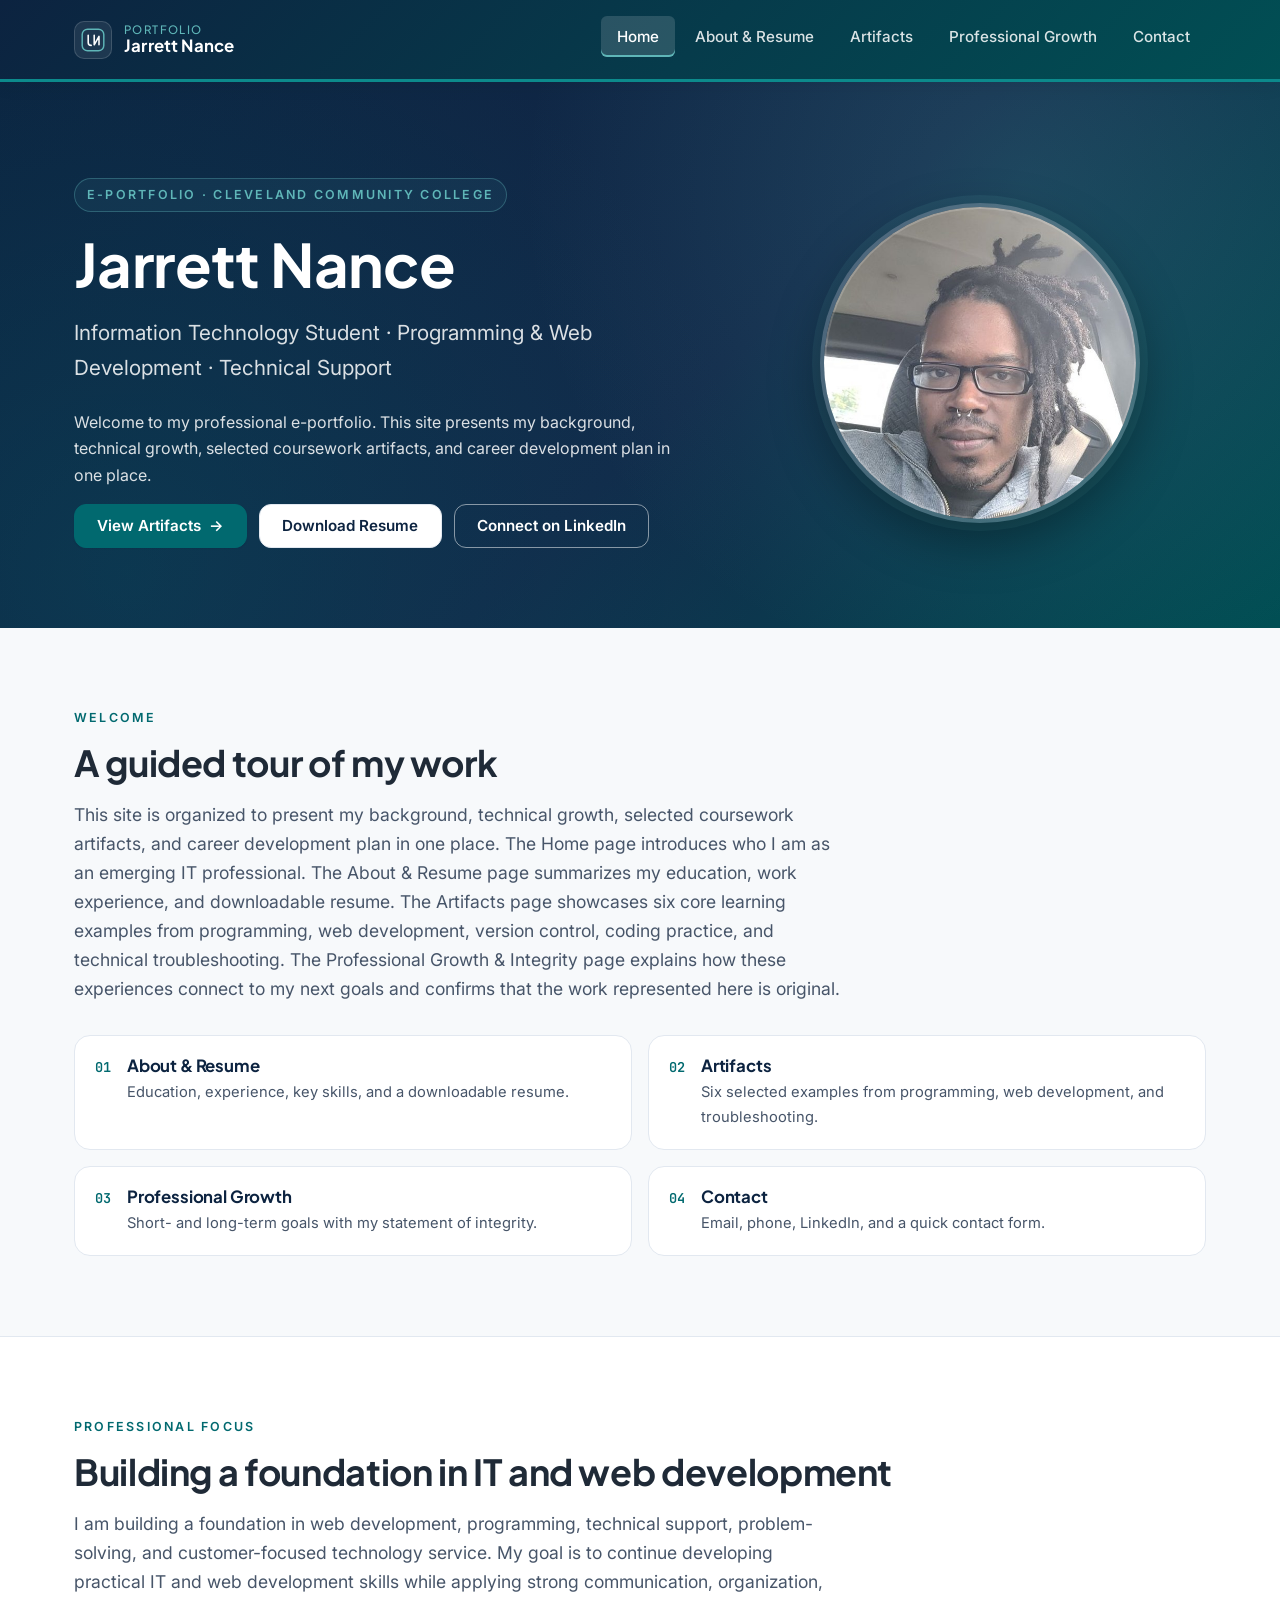
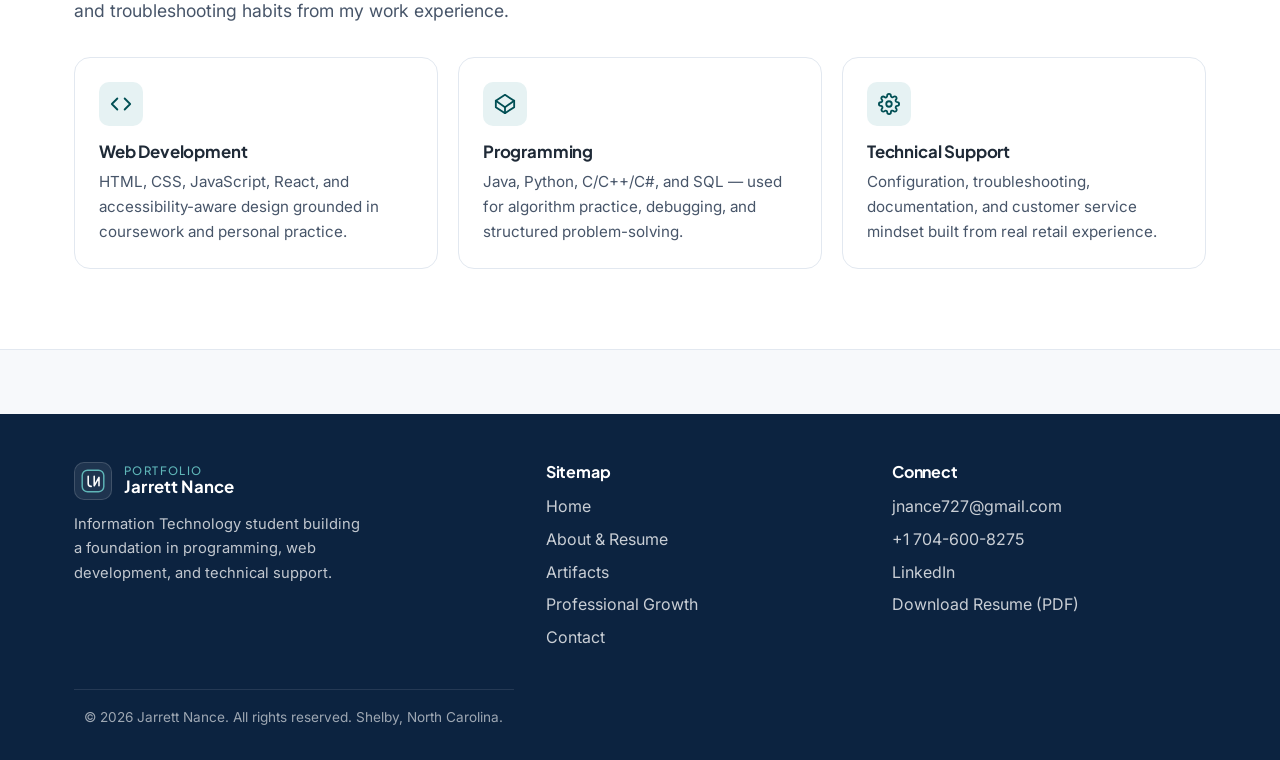
==== index.html @ 0ce0b6b3 "Publish e-portfolio website" ====
<!doctype html>
<html lang="en">
<head>
    <meta charset="utf-8">
    <meta name="viewport" content="width=device-width, initial-scale=1">
    <title>Home — Jarrett Nance | IT &amp; Web Development Portfolio</title>
    <meta name="description" content="Jarrett Nance — Information Technology student in Shelby, North Carolina, focused on programming, web development, and technical support.">
    <meta name="author" content="Jarrett Nance">
    <meta name="theme-color" content="#0c2340">
    <meta property="og:type" content="website">
    <meta property="og:title" content="Home — Jarrett Nance">
    <meta property="og:description" content="Jarrett Nance — Information Technology student in Shelby, North Carolina, focused on programming, web development, and technical support.">
    <meta property="og:image" content="assets/images/portfolio_website.jpg">
    <link rel="icon" href="assets/favicon.svg" type="image/svg+xml">
    <link rel="preconnect" href="https://fonts.googleapis.com">
    <link rel="preconnect" href="https://fonts.gstatic.com" crossorigin>
    <link href="https://fonts.googleapis.com/css2?family=Inter:wght@400;500;600;700&family=Plus+Jakarta+Sans:wght@500;600;700;800&family=JetBrains+Mono:wght@400;500&display=swap" rel="stylesheet">
    <link rel="stylesheet" href="assets/css/styles.css">
</head>
<body>
    <a class="skip-link" href="#main">Skip to main content</a>
    <header class="site-header" role="banner">
        <div class="container">
            <a class="brand" href="index.html" aria-label="Jarrett Nance — Home">
                <span class="brand-mark" aria-hidden="true"><svg class="logo-mark" width="24" height="24" viewBox="0 0 40 40" fill="none" aria-hidden="true" xmlns="http://www.w3.org/2000/svg">
    <rect x="2" y="2" width="36" height="36" rx="9" fill="none" stroke="#5fb6b8" stroke-width="2.4"/>
    <path d="M12 12 L12 24 Q12 29 17 29" fill="none" stroke="#ffffff" stroke-width="2.6" stroke-linecap="round"/>
    <path d="M22 12 L22 28 L30 14 L30 28" fill="none" stroke="#ffffff" stroke-width="2.6" stroke-linecap="round" stroke-linejoin="round"/>
</svg></span>
                <span class="brand-name">
                    <span class="small">Portfolio</span>
                    <span>Jarrett Nance</span>
                </span>
            </a>
            <button class="nav-toggle" aria-controls="primary-nav" aria-expanded="false" aria-label="Toggle navigation">
                <span aria-hidden="true">☰</span> Menu
            </button>
            <nav class="site-nav" id="primary-nav" aria-label="Primary">
                <ul>
              <li><a href="index.html" class="is-active" aria-current="page">Home</a></li>
              <li><a href="about.html">About & Resume</a></li>
              <li><a href="artifacts.html">Artifacts</a></li>
              <li><a href="growth.html">Professional Growth</a></li>
              <li><a href="contact.html">Contact</a></li>
                </ul>
            </nav>
        </div>
    </header>
    <main id="main">

        <section class="hero">
            <div class="container">
                <div class="hero-layout">
                    <div class="hero-inner">
                        <span class="hero-eyebrow">E-Portfolio · Cleveland Community College</span>
                        <h1>Jarrett Nance</h1>
                        <p class="hero-subtitle">Information Technology Student · Programming &amp; Web Development · Technical Support</p>
                        <p style="color: rgba(255,255,255,0.85); max-width: 60ch;">Welcome to my professional e-portfolio. This site presents my background, technical growth, selected coursework artifacts, and career development plan in one place.</p>
                        <div class="hero-actions">
                            <a class="btn btn-primary" href="artifacts.html">View Artifacts <span class="arrow" aria-hidden="true">→</span></a>
                            <a class="btn btn-secondary" href="assets/Jarrett_Nance_Resume.pdf" download>Download Resume</a>
                            <a class="btn btn-outline" href="https://www.linkedin.com/in/jarrett-nance-688993189/" target="_blank" rel="noopener">Connect on LinkedIn</a>
                        </div>
                    </div>
                    <div class="hero-portrait">
                        <img src="assets/images/jarrett_nance_portrait.jpg" alt="Portrait of Jarrett Nance" loading="eager" width="320" height="320">
                    </div>
                </div>
            </div>
        </section>

        <section class="section">
            <div class="container">
                <span class="section-eyebrow">Welcome</span>
                <h2 class="section-title">A guided tour of my work</h2>
                <p class="section-lead">This site is organized to present my background, technical growth, selected coursework artifacts, and career development plan in one place. The Home page introduces who I am as an emerging IT professional. The About &amp; Resume page summarizes my education, work experience, and downloadable resume. The Artifacts page showcases six core learning examples from programming, web development, version control, coding practice, and technical troubleshooting. The Professional Growth &amp; Integrity page explains how these experiences connect to my next goals and confirms that the work represented here is original.</p>

                <div class="page-links">
                    <a class="page-link" href="about.html">
                        <span class="num">01</span>
                        <div><h4>About &amp; Resume</h4><p>Education, experience, key skills, and a downloadable resume.</p></div>
                    </a>
                    <a class="page-link" href="artifacts.html">
                        <span class="num">02</span>
                        <div><h4>Artifacts</h4><p>Six selected examples from programming, web development, and troubleshooting.</p></div>
                    </a>
                    <a class="page-link" href="growth.html">
                        <span class="num">03</span>
                        <div><h4>Professional Growth</h4><p>Short- and long-term goals with my statement of integrity.</p></div>
                    </a>
                    <a class="page-link" href="contact.html">
                        <span class="num">04</span>
                        <div><h4>Contact</h4><p>Email, phone, LinkedIn, and a quick contact form.</p></div>
                    </a>
                </div>
            </div>
        </section>

        <section class="section section-alt">
            <div class="container">
                <span class="section-eyebrow">Professional Focus</span>
                <h2 class="section-title">Building a foundation in IT and web development</h2>
                <p class="section-lead">I am building a foundation in web development, programming, technical support, problem-solving, and customer-focused technology service. My goal is to continue developing practical IT and web development skills while applying strong communication, organization, and troubleshooting habits from my work experience.</p>

                <div class="focus-grid">
                    <div class="focus-card">
                        <div class="focus-icon" aria-hidden="true">
                            <svg width="22" height="22" viewBox="0 0 24 24" fill="none" stroke="currentColor" stroke-width="2" stroke-linecap="round" stroke-linejoin="round"><polyline points="16 18 22 12 16 6"/><polyline points="8 6 2 12 8 18"/></svg>
                        </div>
                        <h3>Web Development</h3>
                        <p>HTML, CSS, JavaScript, React, and accessibility-aware design grounded in coursework and personal practice.</p>
                    </div>
                    <div class="focus-card">
                        <div class="focus-icon" aria-hidden="true">
                            <svg width="22" height="22" viewBox="0 0 24 24" fill="none" stroke="currentColor" stroke-width="2" stroke-linecap="round" stroke-linejoin="round"><polygon points="12 2 22 8.5 22 15.5 12 22 2 15.5 2 8.5 12 2"/><line x1="12" y1="22" x2="12" y2="15.5"/><polyline points="22 8.5 12 15.5 2 8.5"/></svg>
                        </div>
                        <h3>Programming</h3>
                        <p>Java, Python, C/C++/C#, and SQL — used for algorithm practice, debugging, and structured problem-solving.</p>
                    </div>
                    <div class="focus-card">
                        <div class="focus-icon" aria-hidden="true">
                            <svg width="22" height="22" viewBox="0 0 24 24" fill="none" stroke="currentColor" stroke-width="2" stroke-linecap="round" stroke-linejoin="round"><circle cx="12" cy="12" r="3"/><path d="M19.4 15a1.65 1.65 0 0 0 .33 1.82l.06.06a2 2 0 1 1-2.83 2.83l-.06-.06a1.65 1.65 0 0 0-1.82-.33 1.65 1.65 0 0 0-1 1.51V21a2 2 0 1 1-4 0v-.09a1.65 1.65 0 0 0-1-1.51 1.65 1.65 0 0 0-1.82.33l-.06.06a2 2 0 1 1-2.83-2.83l.06-.06a1.65 1.65 0 0 0 .33-1.82 1.65 1.65 0 0 0-1.51-1H3a2 2 0 1 1 0-4h.09a1.65 1.65 0 0 0 1.51-1 1.65 1.65 0 0 0-.33-1.82l-.06-.06a2 2 0 1 1 2.83-2.83l.06.06a1.65 1.65 0 0 0 1.82.33H9a1.65 1.65 0 0 0 1-1.51V3a2 2 0 1 1 4 0v.09a1.65 1.65 0 0 0 1 1.51 1.65 1.65 0 0 0 1.82-.33l.06-.06a2 2 0 1 1 2.83 2.83l-.06.06a1.65 1.65 0 0 0-.33 1.82V9a1.65 1.65 0 0 0 1.51 1H21a2 2 0 1 1 0 4h-.09a1.65 1.65 0 0 0-1.51 1z"/></svg>
                        </div>
                        <h3>Technical Support</h3>
                        <p>Configuration, troubleshooting, documentation, and customer service mindset built from real retail experience.</p>
                    </div>
                </div>
            </div>
        </section>

    </main>
    <footer class="site-footer" role="contentinfo">
        <div class="container">
            <div>
                <a class="brand" href="index.html" aria-label="Jarrett Nance — Home">
                    <span class="brand-mark" aria-hidden="true"><svg class="logo-mark" width="24" height="24" viewBox="0 0 40 40" fill="none" aria-hidden="true" xmlns="http://www.w3.org/2000/svg">
    <rect x="2" y="2" width="36" height="36" rx="9" fill="none" stroke="#5fb6b8" stroke-width="2.4"/>
    <path d="M12 12 L12 24 Q12 29 17 29" fill="none" stroke="#ffffff" stroke-width="2.6" stroke-linecap="round"/>
    <path d="M22 12 L22 28 L30 14 L30 28" fill="none" stroke="#ffffff" stroke-width="2.6" stroke-linecap="round" stroke-linejoin="round"/>
</svg></span>
                    <span class="brand-name">
                        <span class="small">Portfolio</span>
                        <span>Jarrett Nance</span>
                    </span>
                </a>
                <p class="footer-tag">Information Technology student building a foundation in programming, web development, and technical support.</p>
            </div>
            <div>
                <h4>Sitemap</h4>
                <ul>
                    <li><a href="index.html">Home</a></li>
                    <li><a href="about.html">About &amp; Resume</a></li>
                    <li><a href="artifacts.html">Artifacts</a></li>
                    <li><a href="growth.html">Professional Growth</a></li>
                    <li><a href="contact.html">Contact</a></li>
                </ul>
            </div>
            <div>
                <h4>Connect</h4>
                <ul>
                    <li><a href="mailto:jnance727@gmail.com">jnance727@gmail.com</a></li>
                    <li><a href="tel:+17046008275">+1 704-600-8275</a></li>
                    <li><a href="https://www.linkedin.com/in/jarrett-nance-688993189/" target="_blank" rel="noopener">LinkedIn</a></li>
                    <li><a href="assets/Jarrett_Nance_Resume.pdf" download>Download Resume (PDF)</a></li>
                </ul>
            </div>
        </div>
        <div class="container">
            <div class="footer-bottom">© <span class="year">2026</span> Jarrett Nance. All rights reserved. Shelby, North Carolina.</div>
        </div>
    </footer>
    <script src="assets/js/main.js" defer></script>
</body>
</html>
---- assets/css/styles.css ----
/* ============================================================
   Jarrett Nance — Professional E-Portfolio
   Design system: deep teal/navy header, slate text, teal accents
   ============================================================ */

:root {
    /* Color tokens */
    --navy-900: #0c2340;
    --navy-800: #122a4a;
    --navy-700: #1a3458;
    --teal-700: #014f54;
    --teal-600: #01696f;
    --teal-500: #0c8a8c;
    --teal-300: #5fb6b8;
    --teal-50: #e6f2f3;
    --slate-900: #1f2a37;
    --slate-700: #344155;
    --slate-600: #475569;
    --slate-500: #64748b;
    --slate-400: #94a3b8;
    --slate-300: #cbd5e1;
    --slate-200: #e2e8f0;
    --slate-100: #f1f5f9;
    --slate-50:  #f7f9fb;
    --white:    #ffffff;
    --shadow-sm: 0 1px 2px rgba(15, 23, 42, 0.06);
    --shadow-md: 0 4px 16px rgba(15, 23, 42, 0.08);
    --shadow-lg: 0 12px 32px rgba(15, 23, 42, 0.10);

    /* Type */
    --font-body: 'Inter', system-ui, -apple-system, 'Segoe UI', Roboto, Helvetica, Arial, sans-serif;
    --font-display: 'Plus Jakarta Sans', 'Inter', system-ui, sans-serif;
    --font-mono: 'JetBrains Mono', 'SFMono-Regular', Consolas, 'Liberation Mono', Menlo, monospace;

    /* Spacing */
    --space-1: 0.25rem;
    --space-2: 0.5rem;
    --space-3: 0.75rem;
    --space-4: 1rem;
    --space-5: 1.25rem;
    --space-6: 1.5rem;
    --space-8: 2rem;
    --space-10: 2.5rem;
    --space-12: 3rem;
    --space-16: 4rem;
    --space-20: 5rem;
    --space-24: 6rem;

    /* Layout */
    --container: 1180px;
    --radius-sm: 6px;
    --radius-md: 12px;
    --radius-lg: 16px;
    --radius-xl: 20px;
}

/* ----- Reset & base ----- */
*, *::before, *::after { box-sizing: border-box; }
html { scroll-behavior: smooth; -webkit-text-size-adjust: 100%; }
body {
    margin: 0;
    font-family: var(--font-body);
    font-size: 16px;
    line-height: 1.65;
    color: var(--slate-700);
    background: var(--slate-50);
    -webkit-font-smoothing: antialiased;
    text-rendering: optimizeLegibility;
}
img { max-width: 100%; height: auto; display: block; }
a { color: var(--teal-600); text-decoration: none; }
a:hover { color: var(--teal-700); text-decoration: underline; }
a:focus-visible, button:focus-visible, input:focus-visible, textarea:focus-visible {
    outline: 3px solid var(--teal-500);
    outline-offset: 2px;
    border-radius: 4px;
}

h1, h2, h3, h4 {
    font-family: var(--font-display);
    color: var(--slate-900);
    line-height: 1.2;
    margin: 0 0 0.5em;
    font-weight: 700;
    letter-spacing: -0.01em;
}
h1 { font-size: clamp(2rem, 4vw + 0.5rem, 3.25rem); }
h2 { font-size: clamp(1.625rem, 2vw + 0.75rem, 2.25rem); }
h3 { font-size: 1.25rem; }
h4 { font-size: 1.05rem; }
p { margin: 0 0 1rem; }
ul { padding-left: 1.25rem; margin: 0 0 1rem; }
li { margin-bottom: 0.4rem; }

.container {
    width: 100%;
    max-width: var(--container);
    margin: 0 auto;
    padding: 0 var(--space-6);
}

/* ----- Skip link ----- */
.skip-link {
    position: absolute;
    left: -9999px;
    top: auto;
    width: 1px; height: 1px; overflow: hidden;
}
.skip-link:focus {
    left: var(--space-4);
    top: var(--space-4);
    width: auto; height: auto;
    background: var(--navy-900);
    color: var(--white);
    padding: var(--space-2) var(--space-4);
    border-radius: var(--radius-sm);
    z-index: 100;
}

/* ============================================================
   Header / Navigation
   ============================================================ */
.site-header {
    background: linear-gradient(135deg, var(--navy-900) 0%, var(--teal-700) 100%);
    color: var(--white);
    border-bottom: 3px solid var(--teal-500);
    position: sticky;
    top: 0;
    z-index: 50;
    box-shadow: var(--shadow-md);
}
.site-header .container {
    display: flex;
    align-items: center;
    justify-content: space-between;
    padding-top: var(--space-4);
    padding-bottom: var(--space-4);
    gap: var(--space-4);
}
.brand {
    display: flex;
    align-items: center;
    gap: var(--space-3);
    color: var(--white);
    text-decoration: none;
    font-family: var(--font-display);
    font-weight: 700;
    font-size: 1.05rem;
    letter-spacing: 0.01em;
}
.brand:hover { text-decoration: none; color: var(--teal-50); }
.brand-mark {
    width: 38px; height: 38px;
    background: rgba(255,255,255,0.08);
    border: 1px solid rgba(255,255,255,0.15);
    border-radius: 10px;
    display: grid;
    place-items: center;
    flex: 0 0 auto;
}
.brand-name { display: flex; flex-direction: column; line-height: 1.1; }
.brand-name .small {
    font-size: 0.72rem;
    font-weight: 500;
    text-transform: uppercase;
    letter-spacing: 0.12em;
    color: var(--teal-300);
}

.nav-toggle {
    display: none;
    background: transparent;
    color: var(--white);
    border: 1px solid rgba(255,255,255,0.2);
    border-radius: var(--radius-sm);
    padding: var(--space-2) var(--space-3);
    cursor: pointer;
    font: inherit;
    font-size: 0.95rem;
}

.site-nav ul {
    list-style: none;
    margin: 0;
    padding: 0;
    display: flex;
    gap: var(--space-1);
}
.site-nav a {
    display: inline-block;
    padding: var(--space-2) var(--space-4);
    color: rgba(255,255,255,0.85);
    font-size: 0.95rem;
    font-weight: 500;
    border-radius: var(--radius-sm);
    transition: background 0.15s ease, color 0.15s ease;
}
.site-nav a:hover {
    background: rgba(255,255,255,0.08);
    color: var(--white);
    text-decoration: none;
}
.site-nav a.is-active {
    background: rgba(255,255,255,0.14);
    color: var(--white);
    box-shadow: inset 0 -2px 0 var(--teal-300);
}

@media (max-width: 820px) {
    .nav-toggle { display: inline-flex; align-items: center; gap: 0.4rem; }
    .site-nav {
        display: none;
        position: absolute;
        top: 100%; left: 0; right: 0;
        background: var(--navy-900);
        padding: var(--space-3) var(--space-6);
        border-bottom: 3px solid var(--teal-500);
    }
    .site-nav.is-open { display: block; }
    .site-nav ul { flex-direction: column; gap: 0; }
    .site-nav a {
        display: block;
        padding: var(--space-3) var(--space-3);
        border-radius: 0;
        border-bottom: 1px solid rgba(255,255,255,0.08);
    }
    .site-nav a.is-active { box-shadow: none; background: rgba(255,255,255,0.10); }
}

/* ============================================================
   Buttons
   ============================================================ */
.btn {
    display: inline-flex;
    align-items: center;
    justify-content: center;
    gap: 0.5rem;
    padding: 0.75rem 1.4rem;
    font-family: var(--font-body);
    font-weight: 600;
    font-size: 0.95rem;
    border-radius: var(--radius-md);
    border: 1.5px solid transparent;
    cursor: pointer;
    transition: transform 0.15s ease, box-shadow 0.15s ease, background 0.15s ease, color 0.15s ease;
    text-decoration: none;
    line-height: 1.2;
    white-space: nowrap;
}
.btn:hover { transform: translateY(-1px); text-decoration: none; }
.btn-primary {
    background: var(--teal-600);
    color: var(--white);
    border-color: var(--teal-600);
    box-shadow: var(--shadow-sm);
}
.btn-primary:hover { background: var(--teal-700); border-color: var(--teal-700); color: var(--white); box-shadow: var(--shadow-md); }
.btn-secondary {
    background: var(--white);
    color: var(--navy-900);
    border-color: var(--slate-200);
}
.btn-secondary:hover { background: var(--slate-100); color: var(--navy-900); border-color: var(--slate-300); }
.btn-outline {
    background: transparent;
    color: var(--white);
    border-color: rgba(255,255,255,0.5);
}
.btn-outline:hover { background: rgba(255,255,255,0.10); color: var(--white); border-color: var(--white); }
.btn .arrow { transition: transform 0.15s ease; }
.btn:hover .arrow { transform: translateX(3px); }

/* ============================================================
   Hero
   ============================================================ */
.hero {
    background: linear-gradient(135deg, var(--navy-900) 0%, var(--navy-800) 55%, var(--teal-700) 100%);
    color: var(--white);
    padding: clamp(3.5rem, 8vw, 6rem) 0 clamp(3rem, 7vw, 5rem);
    position: relative;
    overflow: hidden;
}
.hero::before {
    /* subtle decorative grid */
    content: "";
    position: absolute;
    inset: 0;
    background-image:
        radial-gradient(circle at 80% 20%, rgba(95, 182, 184, 0.18), transparent 45%),
        radial-gradient(circle at 10% 90%, rgba(1, 105, 111, 0.25), transparent 50%);
    pointer-events: none;
}
.hero-inner { position: relative; z-index: 1; max-width: 820px; }
.hero-eyebrow {
    display: inline-block;
    font-size: 0.78rem;
    font-weight: 600;
    color: var(--teal-300);
    text-transform: uppercase;
    letter-spacing: 0.18em;
    margin-bottom: var(--space-4);
    padding: 0.35rem 0.75rem;
    border: 1px solid rgba(95, 182, 184, 0.35);
    border-radius: 999px;
    background: rgba(95, 182, 184, 0.08);
}
.hero h1 { color: var(--white); font-size: clamp(2.25rem, 5vw, 3.75rem); margin-bottom: var(--space-4); }
.hero-subtitle {
    font-size: clamp(1.05rem, 1.5vw + 0.25rem, 1.3rem);
    color: rgba(255,255,255,0.85);
    margin-bottom: var(--space-6);
    font-weight: 400;
}
.hero-actions {
    display: flex;
    flex-wrap: wrap;
    gap: var(--space-3);
    margin-top: var(--space-2);
}

/* Compact hero for non-home pages */
.hero--compact { padding: clamp(2.5rem, 6vw, 4rem) 0 clamp(2rem, 5vw, 3rem); }
.hero--compact h1 { font-size: clamp(1.85rem, 3.5vw + 0.5rem, 2.75rem); }

/* Hero with portrait — two-column on home */
.hero-layout {
    display: grid;
    grid-template-columns: 1fr;
    gap: var(--space-10);
    align-items: center;
    position: relative;
    z-index: 1;
}
@media (min-width: 880px) {
    .hero-layout { grid-template-columns: 1.4fr 1fr; gap: var(--space-12); }
}
.hero-portrait {
    justify-self: center;
    width: clamp(220px, 30vw, 320px);
    aspect-ratio: 1 / 1;
    border-radius: 50%;
    overflow: hidden;
    background: rgba(255,255,255,0.06);
    border: 4px solid rgba(255,255,255,0.18);
    box-shadow: 0 18px 50px rgba(0, 0, 0, 0.35), 0 0 0 8px rgba(95, 182, 184, 0.10);
    position: relative;
}
.hero-portrait img { width: 100%; height: 100%; object-fit: cover; display: block; }
.hero-portrait::after {
    content: "";
    position: absolute; inset: 0;
    border-radius: 50%;
    box-shadow: inset 0 0 0 2px rgba(255,255,255,0.18);
    pointer-events: none;
}

/* Profile picture in About — framed rectangle */
.profile-frame {
    background: var(--white);
    border: 1px solid var(--slate-200);
    border-radius: var(--radius-lg);
    padding: 0.75rem;
    box-shadow: var(--shadow-md);
    max-width: 320px;
    margin: 0 auto var(--space-6);
}
.profile-frame img {
    width: 100%;
    aspect-ratio: 1 / 1;
    object-fit: cover;
    border-radius: var(--radius-md);
    display: block;
}
.profile-frame .caption {
    text-align: center;
    font-size: 0.85rem;
    color: var(--slate-500);
    margin-top: var(--space-3);
    margin-bottom: 0.25rem;
    letter-spacing: 0.04em;
}

/* ============================================================
   Page sections
   ============================================================ */
.section {
    padding: clamp(3rem, 7vw, 5rem) 0;
}
.section-alt { background: var(--white); border-top: 1px solid var(--slate-200); border-bottom: 1px solid var(--slate-200); }
.section-tight { padding: clamp(2rem, 5vw, 3.5rem) 0; }

.section-eyebrow {
    display: block;
    font-size: 0.78rem;
    font-weight: 600;
    color: var(--teal-600);
    text-transform: uppercase;
    letter-spacing: 0.18em;
    margin-bottom: var(--space-3);
}
.section-title { margin-bottom: var(--space-4); }
.section-lead {
    font-size: 1.1rem;
    color: var(--slate-600);
    max-width: 70ch;
    margin-bottom: var(--space-8);
}

/* Two column block */
.two-col {
    display: grid;
    grid-template-columns: 1fr;
    gap: var(--space-10);
    align-items: start;
}
@media (min-width: 860px) {
    .two-col { grid-template-columns: 1.3fr 1fr; gap: var(--space-12); }
    .two-col--equal { grid-template-columns: 1fr 1fr; }
}

/* ============================================================
   Cards
   ============================================================ */
.card {
    background: var(--white);
    border: 1px solid var(--slate-200);
    border-radius: var(--radius-lg);
    box-shadow: var(--shadow-sm);
    padding: var(--space-6) var(--space-6);
    transition: box-shadow 0.2s ease, transform 0.2s ease, border-color 0.2s ease;
}
.card:hover { box-shadow: var(--shadow-md); border-color: var(--slate-300); }
.card h3 { margin-top: 0; }

/* Focus card grid (home) */
.focus-grid {
    display: grid;
    grid-template-columns: 1fr;
    gap: var(--space-5);
}
@media (min-width: 700px) { .focus-grid { grid-template-columns: repeat(3, 1fr); } }
.focus-card {
    padding: var(--space-6);
    background: var(--white);
    border: 1px solid var(--slate-200);
    border-radius: var(--radius-lg);
}
.focus-card h3 { margin-bottom: 0.4rem; font-size: 1.05rem; }
.focus-card p { margin: 0; color: var(--slate-600); font-size: 0.95rem; }
.focus-icon {
    width: 44px; height: 44px;
    border-radius: 10px;
    background: var(--teal-50);
    color: var(--teal-700);
    display: grid; place-items: center;
    margin-bottom: var(--space-4);
}

/* Page links / next steps */
.page-links {
    display: grid;
    grid-template-columns: 1fr;
    gap: var(--space-4);
}
@media (min-width: 700px) { .page-links { grid-template-columns: repeat(2, 1fr); } }
.page-link {
    display: flex; align-items: flex-start; gap: var(--space-4);
    padding: var(--space-5) var(--space-5);
    background: var(--white);
    border: 1px solid var(--slate-200);
    border-radius: var(--radius-lg);
    color: var(--slate-700);
    transition: all 0.15s ease;
}
.page-link:hover {
    border-color: var(--teal-500);
    box-shadow: var(--shadow-md);
    text-decoration: none;
    color: var(--slate-700);
    transform: translateY(-2px);
}
.page-link .num {
    font-family: var(--font-mono);
    font-size: 0.85rem;
    color: var(--teal-600);
    font-weight: 600;
    flex: 0 0 auto;
}
.page-link h4 { margin: 0 0 0.25rem; color: var(--navy-900); }
.page-link p { margin: 0; font-size: 0.92rem; color: var(--slate-600); }

/* ============================================================
   Artifacts page — cards
   ============================================================ */
.artifact-grid {
    display: grid;
    grid-template-columns: 1fr;
    gap: var(--space-8);
}
@media (min-width: 900px) {
    .artifact-grid { grid-template-columns: repeat(2, 1fr); }
}
.artifact-card {
    background: var(--white);
    border: 1px solid var(--slate-200);
    border-radius: var(--radius-lg);
    overflow: hidden;
    display: flex;
    flex-direction: column;
    box-shadow: var(--shadow-sm);
    transition: box-shadow 0.2s ease, transform 0.2s ease;
}
.artifact-card:hover { box-shadow: var(--shadow-lg); transform: translateY(-3px); }
.artifact-thumb {
    aspect-ratio: 16 / 10;
    background: var(--slate-100);
    overflow: hidden;
    border-bottom: 1px solid var(--slate-200);
}
.artifact-thumb img { width: 100%; height: 100%; object-fit: cover; }
.artifact-body { padding: var(--space-6); display: flex; flex-direction: column; gap: var(--space-3); flex: 1; }
.artifact-tag {
    display: inline-block;
    font-size: 0.75rem;
    font-weight: 600;
    color: var(--teal-700);
    background: var(--teal-50);
    padding: 0.25rem 0.6rem;
    border-radius: 999px;
    text-transform: uppercase;
    letter-spacing: 0.08em;
    align-self: flex-start;
}
.artifact-body h3 { margin: 0; color: var(--navy-900); font-size: 1.4rem; }
.artifact-body .meta { color: var(--slate-500); font-size: 0.92rem; margin-top: -0.25rem; }
.artifact-body p { margin: 0; color: var(--slate-700); font-size: 0.97rem; }
.artifact-body p strong { color: var(--navy-900); }
.artifact-skills {
    display: flex; flex-wrap: wrap; gap: var(--space-2);
    margin-top: var(--space-2);
    padding-top: var(--space-4);
    border-top: 1px dashed var(--slate-200);
}
.artifact-skills .skill {
    display: inline-flex; align-items: center;
    font-size: 0.85rem;
    background: var(--slate-100);
    color: var(--slate-700);
    padding: 0.3rem 0.7rem;
    border-radius: 6px;
    border: 1px solid var(--slate-200);
}
.artifact-hashtags {
    color: var(--teal-700);
    font-size: 0.88rem;
    font-weight: 500;
    font-family: var(--font-mono);
}

/* ============================================================
   About / Resume
   ============================================================ */
.about-summary p { font-size: 1.05rem; }
.resume-card {
    background: var(--white);
    border: 1px solid var(--slate-200);
    border-radius: var(--radius-lg);
    padding: var(--space-6);
    box-shadow: var(--shadow-sm);
    position: sticky;
    top: 100px;
}
.resume-card h3 { margin-top: 0; }
.resume-card p { color: var(--slate-600); font-size: 0.95rem; }

.resume-block { margin-bottom: var(--space-8); }
.resume-block h3 {
    font-size: 1.1rem;
    color: var(--navy-900);
    margin-bottom: var(--space-3);
    padding-bottom: var(--space-2);
    border-bottom: 2px solid var(--teal-500);
    display: inline-block;
}
.resume-list { list-style: none; padding: 0; margin: 0; display: flex; flex-direction: column; gap: var(--space-3); }
.resume-list li {
    padding: var(--space-4);
    background: var(--slate-50);
    border: 1px solid var(--slate-200);
    border-left: 4px solid var(--teal-500);
    border-radius: var(--radius-md);
    margin: 0;
}
.resume-list li strong { color: var(--navy-900); display: block; margin-bottom: 0.15rem; }
.resume-list li .meta { color: var(--slate-500); font-size: 0.9rem; }

.skill-grid {
    display: grid;
    grid-template-columns: 1fr;
    gap: var(--space-4);
}
@media (min-width: 700px) {
    .skill-grid { grid-template-columns: repeat(2, 1fr); }
}
.skill-block {
    background: var(--slate-50);
    padding: var(--space-5);
    border-radius: var(--radius-md);
    border: 1px solid var(--slate-200);
}
.skill-block h4 { margin: 0 0 var(--space-3); color: var(--navy-900); font-size: 1rem; }
.skill-tags { display: flex; flex-wrap: wrap; gap: 0.4rem; }
.skill-tags span {
    font-size: 0.85rem;
    background: var(--white);
    color: var(--slate-700);
    border: 1px solid var(--slate-200);
    padding: 0.3rem 0.65rem;
    border-radius: 6px;
}

/* ============================================================
   Goal lists
   ============================================================ */
.goal-grid {
    display: grid;
    grid-template-columns: 1fr;
    gap: var(--space-6);
}
@media (min-width: 800px) { .goal-grid { grid-template-columns: 1fr 1fr; } }
.goal-card {
    background: var(--white);
    border: 1px solid var(--slate-200);
    border-radius: var(--radius-lg);
    padding: var(--space-6);
    box-shadow: var(--shadow-sm);
}
.goal-card h3 {
    color: var(--navy-900);
    margin-bottom: var(--space-4);
    padding-bottom: var(--space-2);
    border-bottom: 2px solid var(--teal-500);
    display: inline-block;
}
.goal-card ul { padding-left: 1.15rem; margin: 0; }
.goal-card li { margin-bottom: var(--space-3); }

.callout {
    background: linear-gradient(135deg, var(--teal-50) 0%, var(--white) 100%);
    border: 1px solid var(--teal-300);
    border-left: 5px solid var(--teal-600);
    padding: var(--space-6);
    border-radius: var(--radius-lg);
}
.callout h3 { color: var(--navy-900); margin-top: 0; }

/* ============================================================
   Contact
   ============================================================ */
.contact-grid {
    display: grid;
    grid-template-columns: 1fr;
    gap: var(--space-8);
}
@media (min-width: 860px) { .contact-grid { grid-template-columns: 1fr 1fr; gap: var(--space-12); } }
.contact-info ul { list-style: none; padding: 0; margin: 0; display: flex; flex-direction: column; gap: var(--space-4); }
.contact-info li { display: flex; align-items: center; gap: var(--space-4); }
.contact-icon {
    width: 44px; height: 44px;
    background: var(--teal-50);
    color: var(--teal-700);
    border-radius: 10px;
    display: grid; place-items: center;
    flex: 0 0 auto;
}
.contact-info .label { display: block; font-size: 0.8rem; color: var(--slate-500); text-transform: uppercase; letter-spacing: 0.08em; }
.contact-info a { color: var(--navy-900); font-weight: 500; }
.contact-info a:hover { color: var(--teal-600); }

.contact-form {
    background: var(--white);
    border: 1px solid var(--slate-200);
    border-radius: var(--radius-lg);
    padding: var(--space-6);
    box-shadow: var(--shadow-sm);
}
.contact-form h3 { margin-top: 0; }
.form-row { display: flex; flex-direction: column; gap: 0.4rem; margin-bottom: var(--space-4); }
.form-row label { font-size: 0.9rem; font-weight: 500; color: var(--slate-700); }
.form-row input,
.form-row textarea {
    font: inherit;
    padding: 0.65rem 0.85rem;
    border: 1.5px solid var(--slate-200);
    border-radius: var(--radius-sm);
    background: var(--white);
    color: var(--slate-900);
    transition: border-color 0.15s ease, box-shadow 0.15s ease;
}
.form-row input:focus,
.form-row textarea:focus {
    border-color: var(--teal-500);
    outline: 0;
    box-shadow: 0 0 0 3px rgba(12, 138, 140, 0.18);
}
.form-row textarea { resize: vertical; min-height: 140px; }
.form-help { font-size: 0.85rem; color: var(--slate-500); margin-top: var(--space-2); }

/* ============================================================
   Footer
   ============================================================ */
.site-footer {
    background: var(--navy-900);
    color: rgba(255,255,255,0.75);
    padding: var(--space-12) 0 var(--space-8);
    margin-top: var(--space-16);
}
.site-footer .container { display: grid; grid-template-columns: 1fr; gap: var(--space-8); }
@media (min-width: 760px) {
    .site-footer .container { grid-template-columns: 1.4fr 1fr 1fr; }
}
.site-footer h4 { color: var(--white); font-size: 1rem; margin-bottom: var(--space-3); }
.site-footer a { color: rgba(255,255,255,0.78); }
.site-footer a:hover { color: var(--teal-300); }
.site-footer ul { list-style: none; padding: 0; margin: 0; }
.site-footer li { margin-bottom: 0.4rem; }
.site-footer .brand { color: var(--white); margin-bottom: var(--space-3); }
.site-footer .brand:hover { color: var(--teal-300); }
.footer-tag { font-size: 0.92rem; max-width: 32ch; }
.footer-bottom {
    border-top: 1px solid rgba(255,255,255,0.10);
    margin-top: var(--space-8);
    padding-top: var(--space-4);
    font-size: 0.85rem;
    color: rgba(255,255,255,0.6);
    text-align: center;
}

/* ============================================================
   Misc utilities
   ============================================================ */
.muted { color: var(--slate-500); }
.text-center { text-align: center; }
.cta-bar {
    background: linear-gradient(135deg, var(--navy-900) 0%, var(--teal-700) 100%);
    color: var(--white);
    padding: var(--space-10) var(--space-8);
    border-radius: var(--radius-xl);
    margin-top: var(--space-12);
    text-align: center;
}
.cta-bar h2 { color: var(--white); margin-bottom: var(--space-3); }
.cta-bar p { color: rgba(255,255,255,0.85); max-width: 60ch; margin: 0 auto var(--space-5); }
.cta-bar .hero-actions { justify-content: center; }

@media (prefers-reduced-motion: reduce) {
    *, *::before, *::after {
        animation-duration: 0.001ms !important;
        transition-duration: 0.001ms !important;
        scroll-behavior: auto !important;
    }
}
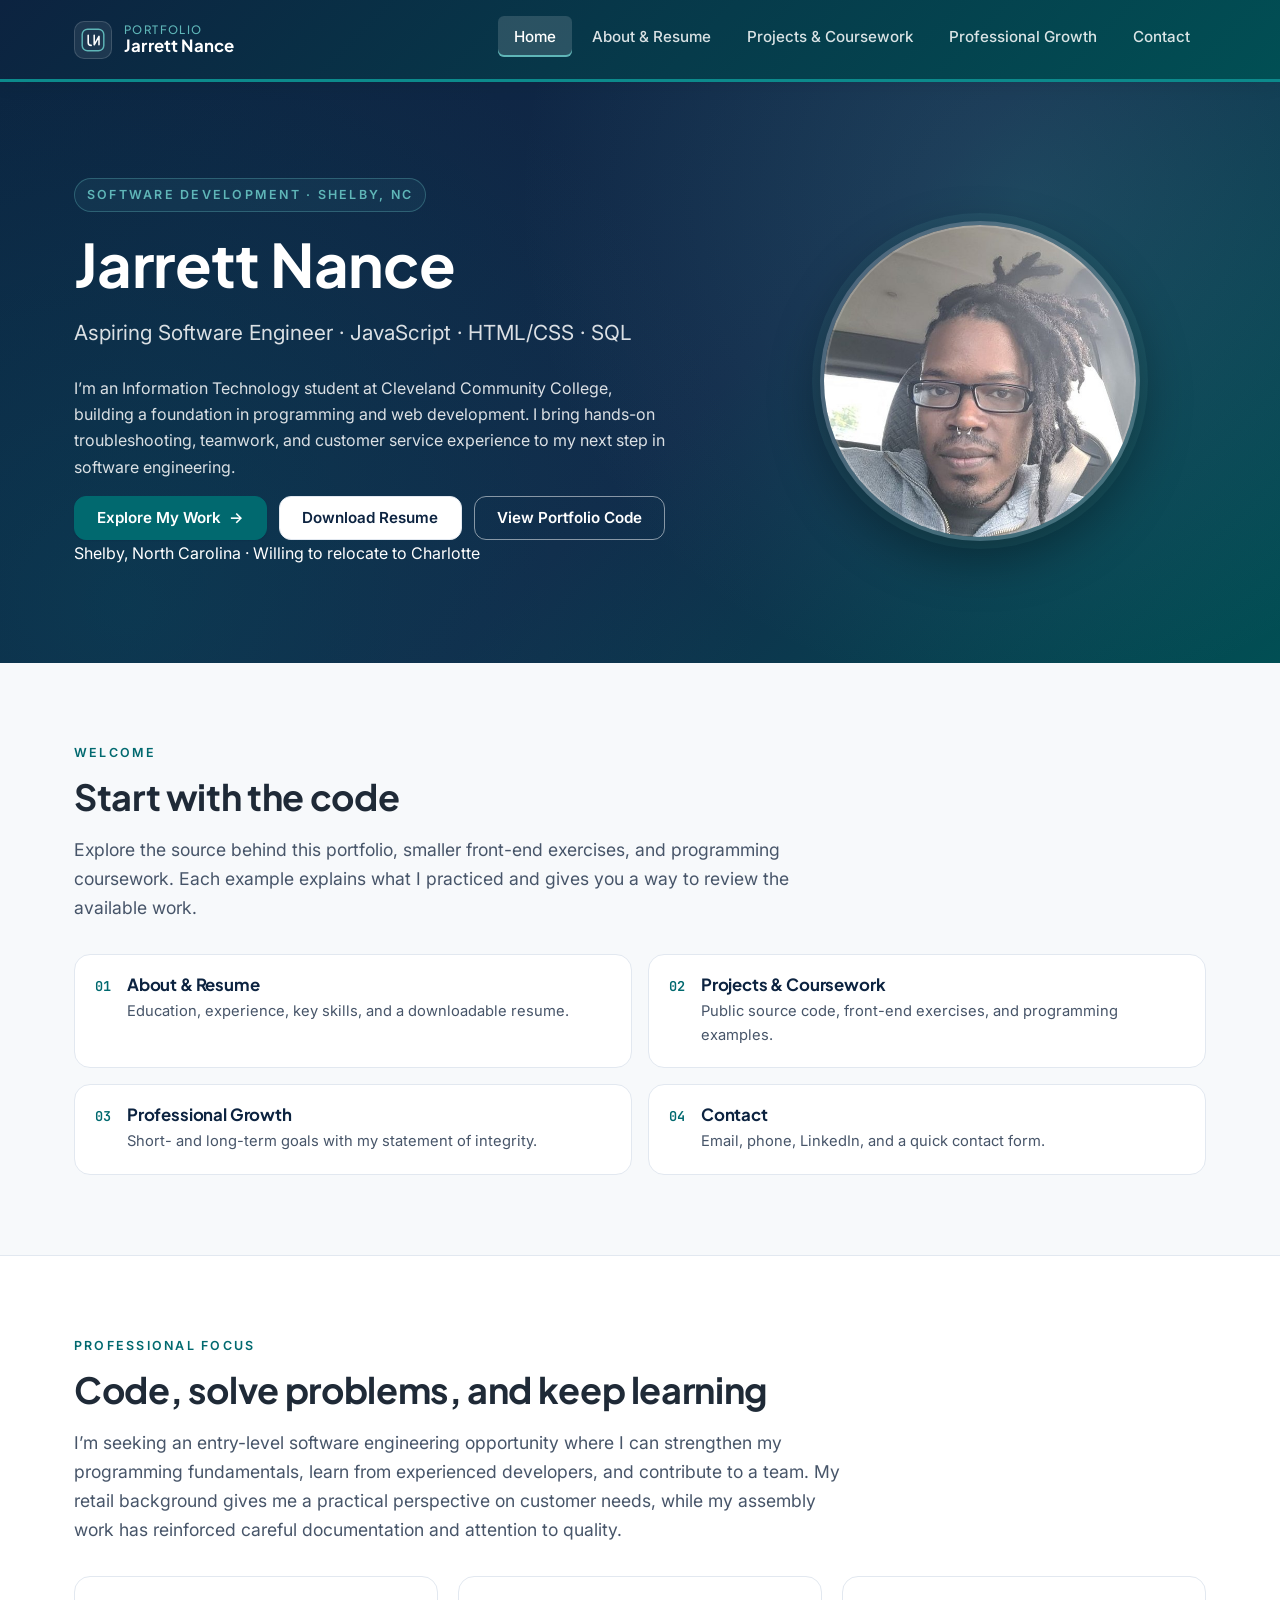
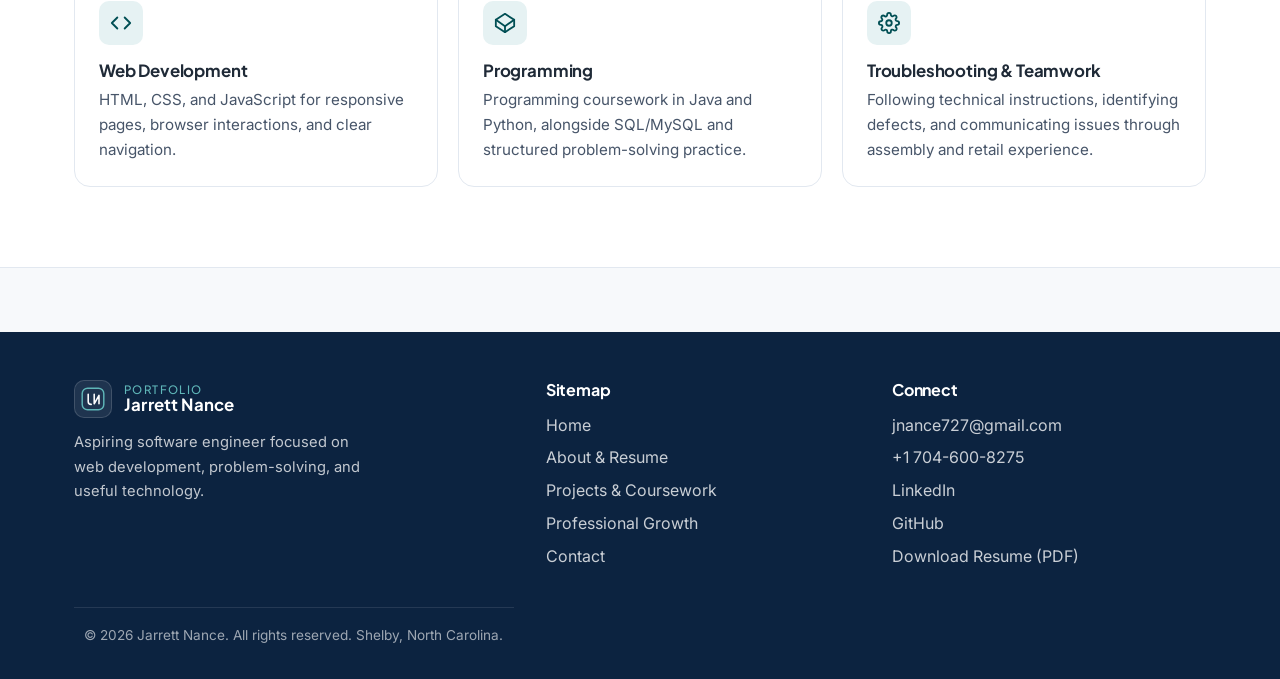
==== commit 85824a38: "Add files via upload" ====
--- a/index.html
+++ b/index.html
@@ -3,13 +3,13 @@
 <head>
     <meta charset="utf-8">
     <meta name="viewport" content="width=device-width, initial-scale=1">
-    <title>Home — Jarrett Nance | IT &amp; Web Development Portfolio</title>
-    <meta name="description" content="Jarrett Nance — Information Technology student in Shelby, North Carolina, focused on programming, web development, and technical support.">
+    <title>Jarrett Nance | Aspiring Software Engineer</title>
+    <meta name="description" content="Jarrett Nance: aspiring software engineer in Shelby, NC, focused on JavaScript, HTML/CSS, SQL, and web development. Explore projects, code, and resume.">
     <meta name="author" content="Jarrett Nance">
     <meta name="theme-color" content="#0c2340">
     <meta property="og:type" content="website">
-    <meta property="og:title" content="Home — Jarrett Nance">
-    <meta property="og:description" content="Jarrett Nance — Information Technology student in Shelby, North Carolina, focused on programming, web development, and technical support.">
+    <meta property="og:title" content="Jarrett Nance | Aspiring Software Engineer">
+    <meta property="og:description" content="Jarrett Nance: aspiring software engineer in Shelby, NC, focused on JavaScript, HTML/CSS, SQL, and web development. Explore projects, code, and resume.">
     <meta property="og:image" content="assets/images/portfolio_website.jpg">
     <link rel="icon" href="assets/favicon.svg" type="image/svg+xml">
     <link rel="preconnect" href="https://fonts.googleapis.com">
@@ -39,7 +39,7 @@
                 <ul>
               <li><a href="index.html" class="is-active" aria-current="page">Home</a></li>
               <li><a href="about.html">About & Resume</a></li>
-              <li><a href="artifacts.html">Artifacts</a></li>
+              <li><a href="artifacts.html">Projects &amp; Coursework</a></li>
               <li><a href="growth.html">Professional Growth</a></li>
               <li><a href="contact.html">Contact</a></li>
                 </ul>
@@ -52,15 +52,16 @@
             <div class="container">
                 <div class="hero-layout">
                     <div class="hero-inner">
-                        <span class="hero-eyebrow">E-Portfolio · Cleveland Community College</span>
+                        <span class="hero-eyebrow">Software Development · Shelby, NC</span>
                         <h1>Jarrett Nance</h1>
-                        <p class="hero-subtitle">Information Technology Student · Programming &amp; Web Development · Technical Support</p>
-                        <p style="color: rgba(255,255,255,0.85); max-width: 60ch;">Welcome to my professional e-portfolio. This site presents my background, technical growth, selected coursework artifacts, and career development plan in one place.</p>
+                        <p class="hero-subtitle">Aspiring Software Engineer · JavaScript · HTML/CSS · SQL</p>
+                        <p style="color: rgba(255,255,255,0.85); max-width: 60ch;">I’m an Information Technology student at Cleveland Community College, building a foundation in programming and web development. I bring hands-on troubleshooting, teamwork, and customer service experience to my next step in software engineering.</p>
                         <div class="hero-actions">
-                            <a class="btn btn-primary" href="artifacts.html">View Artifacts <span class="arrow" aria-hidden="true">→</span></a>
-                            <a class="btn btn-secondary" href="assets/Jarrett_Nance_Resume.pdf" download>Download Resume</a>
-                            <a class="btn btn-outline" href="https://www.linkedin.com/in/jarrett-nance-688993189/" target="_blank" rel="noopener">Connect on LinkedIn</a>
+                            <a class="btn btn-primary" href="artifacts.html">Explore My Work <span class="arrow" aria-hidden="true">→</span></a>
+                            <a class="btn btn-secondary" href="assets/Jarrett_Nance_Launchpad_Resume.pdf" download>Download Resume</a>
+                            <a class="btn btn-outline" href="https://github.com/Jarrett878/jarrett-nance-it-portfolio" target="_blank" rel="noopener">View Portfolio Code</a>
                         </div>
+                        <p class="hero-location">Shelby, North Carolina · Willing to relocate to Charlotte</p>
                     </div>
                     <div class="hero-portrait">
                         <img src="assets/images/jarrett_nance_portrait.jpg" alt="Portrait of Jarrett Nance" loading="eager" width="320" height="320">
@@ -72,8 +73,8 @@
         <section class="section">
             <div class="container">
                 <span class="section-eyebrow">Welcome</span>
-                <h2 class="section-title">A guided tour of my work</h2>
-                <p class="section-lead">This site is organized to present my background, technical growth, selected coursework artifacts, and career development plan in one place. The Home page introduces who I am as an emerging IT professional. The About &amp; Resume page summarizes my education, work experience, and downloadable resume. The Artifacts page showcases six core learning examples from programming, web development, version control, coding practice, and technical troubleshooting. The Professional Growth &amp; Integrity page explains how these experiences connect to my next goals and confirms that the work represented here is original.</p>
+                <h2 class="section-title">Start with the code</h2>
+                <p class="section-lead">Explore the source behind this portfolio, smaller front-end exercises, and programming coursework. Each example explains what I practiced and gives you a way to review the available work.</p>
 
                 <div class="page-links">
                     <a class="page-link" href="about.html">
@@ -82,7 +83,7 @@
                     </a>
                     <a class="page-link" href="artifacts.html">
                         <span class="num">02</span>
-                        <div><h4>Artifacts</h4><p>Six selected examples from programming, web development, and troubleshooting.</p></div>
+                        <div><h4>Projects &amp; Coursework</h4><p>Public source code, front-end exercises, and programming examples.</p></div>
                     </a>
                     <a class="page-link" href="growth.html">
                         <span class="num">03</span>
@@ -99,8 +100,8 @@
         <section class="section section-alt">
             <div class="container">
                 <span class="section-eyebrow">Professional Focus</span>
-                <h2 class="section-title">Building a foundation in IT and web development</h2>
-                <p class="section-lead">I am building a foundation in web development, programming, technical support, problem-solving, and customer-focused technology service. My goal is to continue developing practical IT and web development skills while applying strong communication, organization, and troubleshooting habits from my work experience.</p>
+                <h2 class="section-title">Code, solve problems, and keep learning</h2>
+                <p class="section-lead">I’m seeking an entry-level software engineering opportunity where I can strengthen my programming fundamentals, learn from experienced developers, and contribute to a team. My retail background gives me a practical perspective on customer needs, while my assembly work has reinforced careful documentation and attention to quality.</p>
 
                 <div class="focus-grid">
                     <div class="focus-card">
@@ -108,21 +109,21 @@
                             <svg width="22" height="22" viewBox="0 0 24 24" fill="none" stroke="currentColor" stroke-width="2" stroke-linecap="round" stroke-linejoin="round"><polyline points="16 18 22 12 16 6"/><polyline points="8 6 2 12 8 18"/></svg>
                         </div>
                         <h3>Web Development</h3>
-                        <p>HTML, CSS, JavaScript, React, and accessibility-aware design grounded in coursework and personal practice.</p>
+                        <p>HTML, CSS, and JavaScript for responsive pages, browser interactions, and clear navigation.</p>
                     </div>
                     <div class="focus-card">
                         <div class="focus-icon" aria-hidden="true">
                             <svg width="22" height="22" viewBox="0 0 24 24" fill="none" stroke="currentColor" stroke-width="2" stroke-linecap="round" stroke-linejoin="round"><polygon points="12 2 22 8.5 22 15.5 12 22 2 15.5 2 8.5 12 2"/><line x1="12" y1="22" x2="12" y2="15.5"/><polyline points="22 8.5 12 15.5 2 8.5"/></svg>
                         </div>
                         <h3>Programming</h3>
-                        <p>Java, Python, C/C++/C#, and SQL — used for algorithm practice, debugging, and structured problem-solving.</p>
+                        <p>Programming coursework in Java and Python, alongside SQL/MySQL and structured problem-solving practice.</p>
                     </div>
                     <div class="focus-card">
                         <div class="focus-icon" aria-hidden="true">
                             <svg width="22" height="22" viewBox="0 0 24 24" fill="none" stroke="currentColor" stroke-width="2" stroke-linecap="round" stroke-linejoin="round"><circle cx="12" cy="12" r="3"/><path d="M19.4 15a1.65 1.65 0 0 0 .33 1.82l.06.06a2 2 0 1 1-2.83 2.83l-.06-.06a1.65 1.65 0 0 0-1.82-.33 1.65 1.65 0 0 0-1 1.51V21a2 2 0 1 1-4 0v-.09a1.65 1.65 0 0 0-1-1.51 1.65 1.65 0 0 0-1.82.33l-.06.06a2 2 0 1 1-2.83-2.83l.06-.06a1.65 1.65 0 0 0 .33-1.82 1.65 1.65 0 0 0-1.51-1H3a2 2 0 1 1 0-4h.09a1.65 1.65 0 0 0 1.51-1 1.65 1.65 0 0 0-.33-1.82l-.06-.06a2 2 0 1 1 2.83-2.83l.06.06a1.65 1.65 0 0 0 1.82.33H9a1.65 1.65 0 0 0 1-1.51V3a2 2 0 1 1 4 0v.09a1.65 1.65 0 0 0 1 1.51 1.65 1.65 0 0 0 1.82-.33l.06-.06a2 2 0 1 1 2.83 2.83l-.06.06a1.65 1.65 0 0 0-.33 1.82V9a1.65 1.65 0 0 0 1.51 1H21a2 2 0 1 1 0 4h-.09a1.65 1.65 0 0 0-1.51 1z"/></svg>
                         </div>
-                        <h3>Technical Support</h3>
-                        <p>Configuration, troubleshooting, documentation, and customer service mindset built from real retail experience.</p>
+                        <h3>Troubleshooting &amp; Teamwork</h3>
+                        <p>Following technical instructions, identifying defects, and communicating issues through assembly and retail experience.</p>
                     </div>
                 </div>
             </div>
@@ -143,14 +144,14 @@
                         <span>Jarrett Nance</span>
                     </span>
                 </a>
-                <p class="footer-tag">Information Technology student building a foundation in programming, web development, and technical support.</p>
+                <p class="footer-tag">Aspiring software engineer focused on web development, problem-solving, and useful technology.</p>
             </div>
             <div>
                 <h4>Sitemap</h4>
                 <ul>
                     <li><a href="index.html">Home</a></li>
                     <li><a href="about.html">About &amp; Resume</a></li>
-                    <li><a href="artifacts.html">Artifacts</a></li>
+                    <li><a href="artifacts.html">Projects &amp; Coursework</a></li>
                     <li><a href="growth.html">Professional Growth</a></li>
                     <li><a href="contact.html">Contact</a></li>
                 </ul>
@@ -161,7 +162,8 @@
                     <li><a href="mailto:jnance727@gmail.com">jnance727@gmail.com</a></li>
                     <li><a href="tel:+17046008275">+1 704-600-8275</a></li>
                     <li><a href="https://www.linkedin.com/in/jarrett-nance-688993189/" target="_blank" rel="noopener">LinkedIn</a></li>
-                    <li><a href="assets/Jarrett_Nance_Resume.pdf" download>Download Resume (PDF)</a></li>
+                    <li><a href="https://github.com/Jarrett878" target="_blank" rel="noopener">GitHub</a></li>
+                    <li><a href="assets/Jarrett_Nance_Launchpad_Resume.pdf" download>Download Resume (PDF)</a></li>
                 </ul>
             </div>
         </div>
